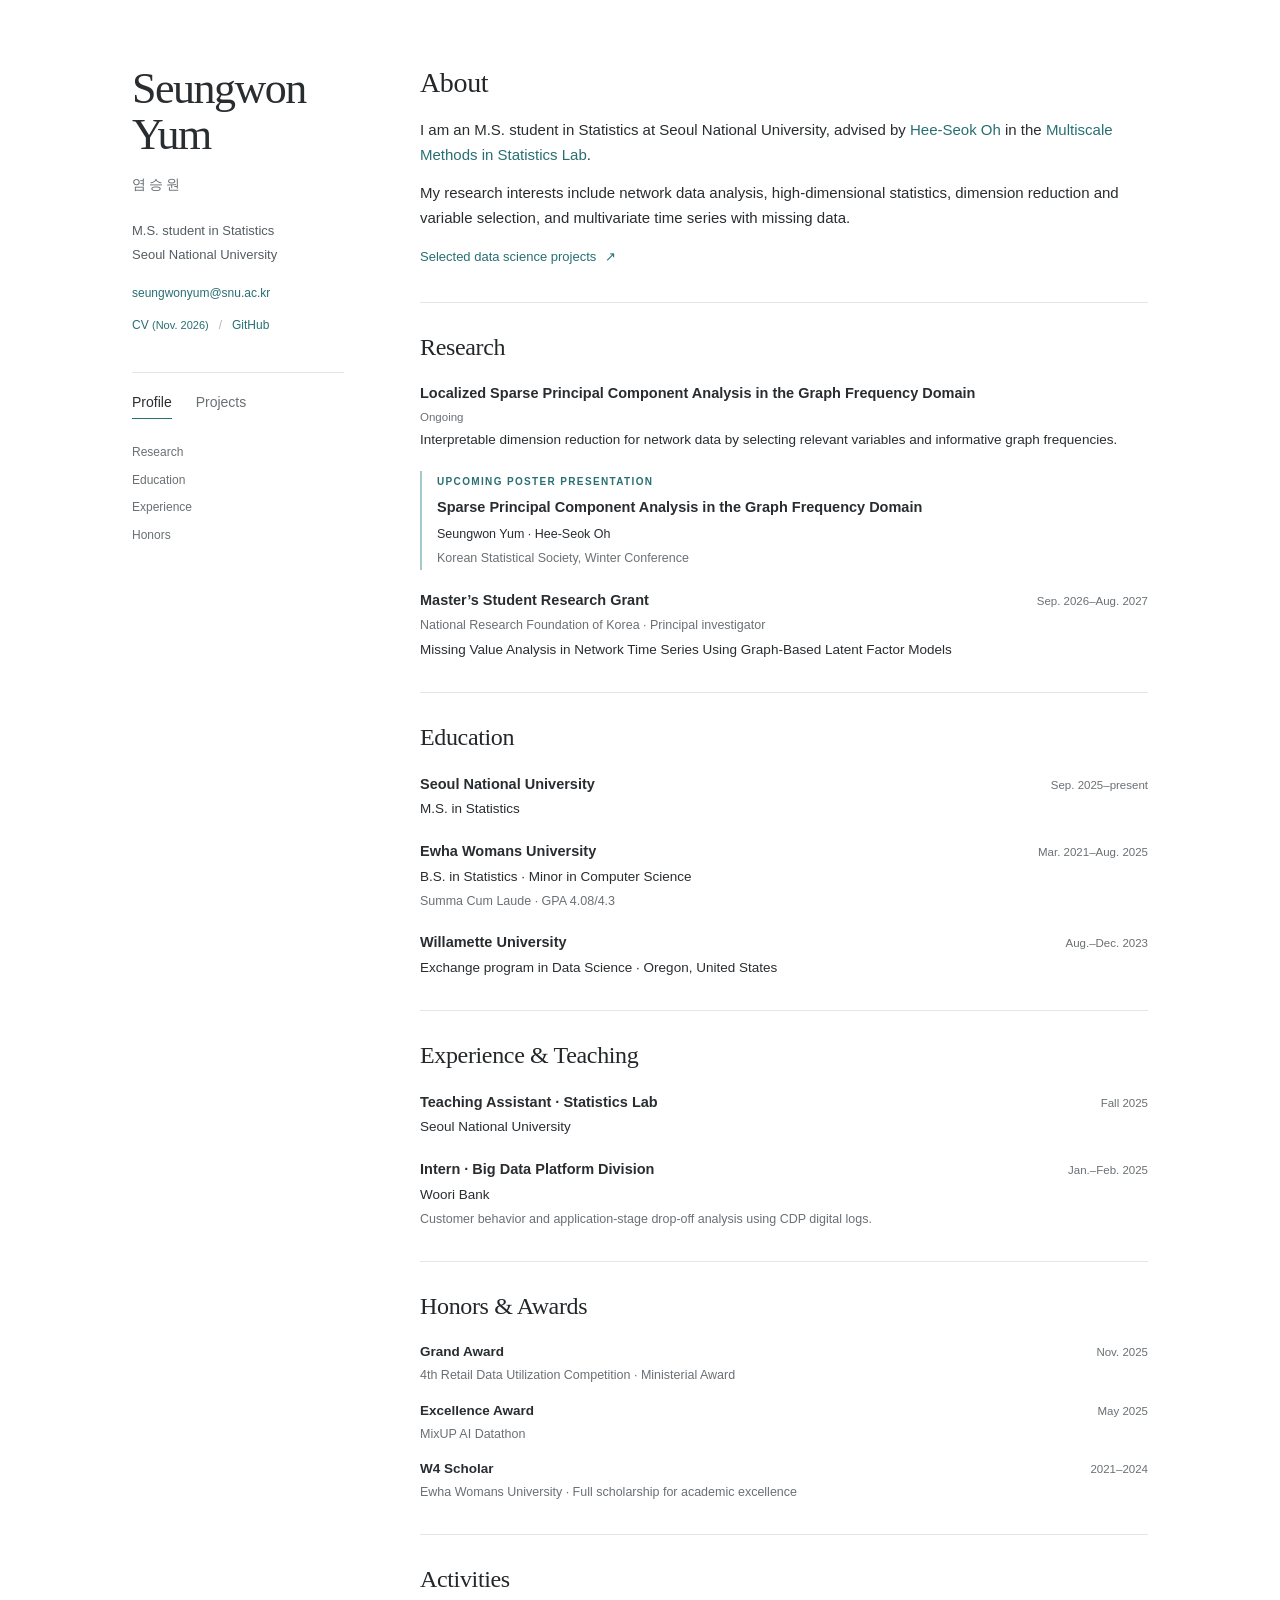
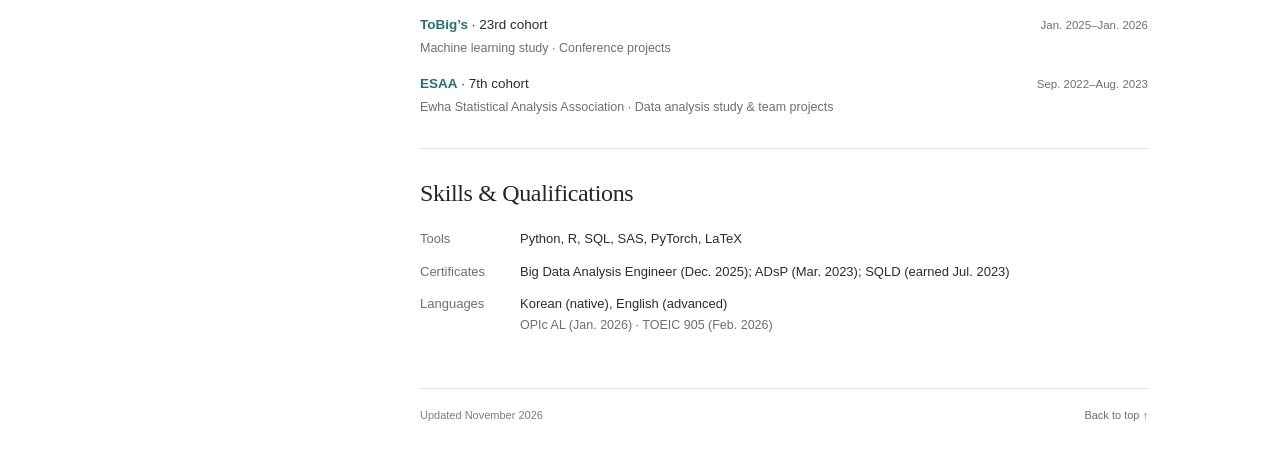
==== index.html @ 6ba1040a "Update CV to November 2026 and change site accents to muted teal" ====
<!doctype html>
<html lang="en"><head>
<meta charset="utf-8"><meta name="viewport" content="width=device-width, initial-scale=1">
<title>Seungwon Yum</title>
<meta name="description" content="Seungwon Yum, M.S. student in Statistics at Seoul National University. Research in graph-frequency methods, sparse dimension reduction, and network data analysis.">
<meta name="theme-color" content="#ffffff"><link rel="canonical" href="https://anwishn.github.io/">
<meta property="og:title" content="Seungwon Yum"><meta property="og:description" content="Statistics at Seoul National University. Research, academic profile, and data science projects."><meta property="og:type" content="website"><meta property="og:url" content="https://anwishn.github.io/">
<link rel="icon" href="assets/favicon.svg?v=202611" type="image/svg+xml"><link rel="stylesheet" href="styles.css?v=202611">
<script type="application/ld+json">{"@context":"https://schema.org","@type":"Person","name":"Seungwon Yum","alternateName":"염승원","url":"https://anwishn.github.io/","email":"seungwonyum@snu.ac.kr","sameAs":["https://github.com/anwishn"],"affiliation":{"@type":"CollegeOrUniversity","name":"Seoul National University"}}</script>
</head><body><a class="skip" href="#main">Skip to content</a>
<div class="layout"><header class="identity">
<a class="name" href="./" aria-label="Seungwon Yum home">Seungwon <span>Yum</span></a>
<p class="korean-name" lang="ko">염승원</p>
<p class="affiliation">M.S. student in Statistics<span>Seoul National University</span></p>
<div class="contact"><a class="email" href="mailto:seungwonyum@snu.ac.kr">seungwonyum@snu.ac.kr</a><div><a href="assets/seungwon-yum-cv.pdf?v=202611" target="_blank" rel="noopener">CV <span class="cv-date">(Nov. 2026)</span></a><span class="sep">/</span><a href="https://github.com/anwishn" target="_blank" rel="noopener">GitHub</a></div></div>
<nav class="page-nav" aria-label="Main navigation"><a href="./" aria-current="page">Profile</a><a href="projects.html">Projects</a></nav>
<nav class="section-nav" aria-label="On this page"><a href="#research">Research</a><a href="#education">Education</a><a href="#experience">Experience</a><a href="#honors">Honors</a></nav>
</header><div class="content"><main id="main">
<section class="intro" aria-labelledby="about-title"><h1 id="about-title">About</h1>
<p>I am an M.S. student in Statistics at Seoul National University, advised by <a href="https://sites.google.com/site/heeseokoh" target="_blank" rel="noopener">Hee-Seok Oh</a> in the <a href="https://sites.google.com/view/snumultiscale/" target="_blank" rel="noopener">Multiscale Methods in Statistics Lab</a>.</p>
<p>My research interests include network data analysis, high-dimensional statistics, dimension reduction and variable selection, and multivariate time series with missing data.</p>
<a class="text-link" href="projects.html">Selected data science projects <span aria-hidden="true">↗</span></a>
</section>
<section id="research"><h2>Research</h2>
<article class="entry"><div class="entry-heading"><h3>Localized Sparse Principal Component Analysis in the Graph Frequency Domain</h3><span class="date">Ongoing</span></div><p>Interpretable dimension reduction for network data by selecting relevant variables and informative graph frequencies.</p></article>
<article class="entry presentation"><p class="eyebrow">Upcoming poster presentation</p><h3>Sparse Principal Component Analysis in the Graph Frequency Domain</h3><p class="authors">Seungwon Yum · Hee-Seok Oh</p><p class="meta">Korean Statistical Society, Winter Conference</p></article>
<article class="entry"><div class="entry-heading"><h3>Master’s Student Research Grant</h3><span class="date">Sep. 2026–Aug. 2027</span></div><p class="meta">National Research Foundation of Korea · Principal investigator</p><p>Missing Value Analysis in Network Time Series Using Graph-Based Latent Factor Models</p></article>
</section>
<section id="education"><h2>Education</h2><div class="entries">
<article class="entry"><div class="entry-heading"><h3>Seoul National University</h3><span class="date">Sep. 2025–present</span></div><p>M.S. in Statistics</p></article>
<article class="entry"><div class="entry-heading"><h3>Ewha Womans University</h3><span class="date">Mar. 2021–Aug. 2025</span></div><p>B.S. in Statistics · Minor in Computer Science</p><p class="meta">Summa Cum Laude · GPA 4.08/4.3</p></article>
<article class="entry"><div class="entry-heading"><h3>Willamette University</h3><span class="date">Aug.–Dec. 2023</span></div><p>Exchange program in Data Science · Oregon, United States</p></article>
</div></section>
<section id="experience"><h2>Experience &amp; Teaching</h2><div class="entries">
<article class="entry"><div class="entry-heading"><h3>Teaching Assistant · Statistics Lab</h3><span class="date">Fall 2025</span></div><p>Seoul National University</p></article>
<article class="entry"><div class="entry-heading"><h3>Intern · Big Data Platform Division</h3><span class="date">Jan.–Feb. 2025</span></div><p>Woori Bank</p><p class="meta">Customer behavior and application-stage drop-off analysis using CDP digital logs.</p></article>
</div></section>
<section id="honors"><h2>Honors &amp; Awards</h2><ul class="compact-list">
<li><div><strong>Grand Award</strong><span class="meta">4th Retail Data Utilization Competition · Ministerial Award</span></div><span class="date">Nov. 2025</span></li>
<li><div><strong>Excellence Award</strong><span class="meta">MixUP AI Datathon</span></div><span class="date">May 2025</span></li>
<li><div><strong>W4 Scholar</strong><span class="meta">Ewha Womans University · Full scholarship for academic excellence</span></div><span class="date">2021–2024</span></li>
</ul></section>
<section id="community"><h2>Activities</h2><ul class="compact-list">
<li><div><strong><a href="https://www.datamarket.ai.kr/" target="_blank" rel="noopener">ToBig’s</a></strong> · 23rd cohort<span class="meta">Machine learning study · Conference projects</span></div><span class="date">Jan. 2025–Jan. 2026</span></li>
<li><div><strong><a href="https://nature.ewha.ac.kr/naturea/activity/esaa.do" target="_blank" rel="noopener">ESAA</a></strong> · 7th cohort<span class="meta">Ewha Statistical Analysis Association · Data analysis study &amp; team projects</span></div><span class="date">Sep. 2022–Aug. 2023</span></li>
</ul></section>
<section id="additional"><h2>Skills &amp; Qualifications</h2><dl class="qualifications">
<div><dt>Tools</dt><dd>Python, R, SQL, SAS, PyTorch, LaTeX</dd></div>
<div><dt>Certificates</dt><dd>Big Data Analysis Engineer (Dec. 2025); ADsP (Mar. 2023); SQLD (earned Jul. 2023)</dd></div>
<div><dt>Languages</dt><dd>Korean (native), English (advanced)<span class="meta">OPIc AL (Jan. 2026) · TOEIC 905 (Feb. 2026)</span></dd></div>
</dl></section></main>
<footer><span>Updated November 2026</span><a href="#main">Back to top ↑</a></footer></div></div></body></html>
---- styles.css ----
:root{--ink:#292d30;--muted:#6a7074;--accent:#286f73;--line:#e5e5e2;--serif:Georgia,"Times New Roman",serif;--sans:-apple-system,BlinkMacSystemFont,"Segoe UI",Arial,sans-serif}
*{box-sizing:border-box}html{scroll-behavior:smooth;scroll-padding-top:32px}body{margin:0;background:#fff;color:var(--ink);font-family:var(--sans);font-size:15px;line-height:1.7;-webkit-font-smoothing:antialiased}a{color:var(--accent);text-decoration:none;text-underline-offset:4px}a:hover{text-decoration:underline}a:focus-visible{outline:2px solid var(--accent);outline-offset:5px;border-radius:1px}::selection{background:#dfeeed;color:#222}.layout{max-width:1100px;margin:0 auto;padding:66px 42px 32px;display:grid;grid-template-columns:212px minmax(0,1fr);gap:76px}.identity{align-self:start;position:sticky;top:56px}.name{font-family:var(--serif);font-size:44px;line-height:1.04;letter-spacing:-1.5px;color:var(--ink);display:inline-block}.name span{display:block}.name:hover{text-decoration:none}.korean-name{font-size:14px;color:var(--muted);letter-spacing:3px;margin:15px 0 23px}.affiliation{font-size:13px;line-height:1.8;margin:0 0 16px;color:#555d61}.affiliation span{display:block}.contact{font-size:12px;line-height:1.9}.contact .email{display:block;margin-bottom:9px}.contact .sep{margin:0 10px;color:#abbab9}.cv-date{font-size:11px}.page-nav{display:flex;gap:24px;margin-top:35px;border-top:1px solid var(--line);padding-top:18px;font-size:14px}.page-nav a{color:var(--muted);padding:0 0 4px}.page-nav a[aria-current]{color:var(--ink);border-bottom:1px solid var(--accent)}.section-nav{display:flex;flex-direction:column;align-items:flex-start;gap:7px;margin-top:23px;font-size:12px}.section-nav a{color:var(--muted)}.content{min-width:0}h1,h2,h3,p{margin:0}h1,h2{font-family:var(--serif);font-weight:400;color:#232729;letter-spacing:-.35px}h1{font-size:28px;line-height:1.2;margin:0 0 17px}h2{font-size:24px;line-height:1.3;margin-bottom:19px}h3{font-family:var(--sans);font-size:14.5px;font-weight:600;line-height:1.55}p+p{margin-top:8px}.intro{padding-bottom:28px}.intro p{margin:0 0 12px}.intro .text-link{display:inline-block;font-size:13px;margin-top:1px}.text-link span{margin-left:5px}main>section+section{padding-top:29px;border-top:1px solid var(--line);margin-top:6px}section{padding-bottom:25px;scroll-margin-top:28px}.entry+.entry{margin-top:19px}.entry-heading{display:flex;justify-content:space-between;align-items:baseline;gap:18px}.entry-heading h3{flex:1}.date{flex-shrink:0;color:var(--muted);font-size:11.5px;font-variant-numeric:tabular-nums;line-height:1.6;white-space:nowrap}.entry p{font-size:13.5px;line-height:1.7;margin-top:3px}.entry .meta,.meta{font-size:12.5px;line-height:1.65;color:var(--muted)}.entry .eyebrow{font-size:10px;text-transform:uppercase;letter-spacing:1.35px;font-weight:600;color:var(--accent);margin:0 0 6px}.presentation{padding:2px 0 2px 15px;border-left:2px solid #a3c9c8}.presentation h3{max-width:530px}.entry .authors{font-size:12.5px;margin-top:5px}.compact-list{list-style:none;padding:0;margin:0}.compact-list li{display:flex;justify-content:space-between;align-items:baseline;gap:22px;font-size:13.5px;margin-bottom:14px}.compact-list li:last-child{margin-bottom:0}.compact-list strong{font-weight:600}.compact-list .meta{display:block;margin-top:1px}.qualifications{margin:0;font-size:13px}.qualifications>div{display:grid;grid-template-columns:88px 1fr;gap:12px;margin-bottom:10px}.qualifications dt{color:var(--muted)}.qualifications dd{margin:0}.qualifications .meta{display:block}footer{border-top:1px solid var(--line);margin-top:18px;padding-top:17px;display:flex;justify-content:space-between;font-size:11px;color:#7a7d7f}footer a{color:var(--muted)}.skip{position:fixed;top:-60px;left:12px;background:white;border:1px solid var(--accent);padding:6px 14px;z-index:3}.skip:focus{top:12px}
.project-list{padding-bottom:0}.project{padding-bottom:25px}.project+.project{padding-top:25px;border-top:1px solid var(--line)}.project-heading{display:flex;align-items:baseline;justify-content:space-between;gap:16px}.project h2{font-family:var(--sans);font-size:15px;font-weight:600;line-height:1.55;letter-spacing:0;margin:0}.project-context{font-size:12.5px;color:var(--muted);margin-top:4px;line-height:1.65}.project .role{font-size:12.5px;line-height:1.65;margin:9px 0;color:#50585c}.role>span{color:var(--muted);font-size:11px;margin-right:6px}.project-description{font-size:13.5px;line-height:1.75}.resource-links{display:flex;flex-wrap:wrap;gap:17px;margin-top:11px;font-size:12px}.resource-links a{text-decoration:underline;text-decoration-color:#b4d3d2}.resource-links a:hover{text-decoration-color:var(--accent)}
@media(min-width:900px){#research>.entry:first-of-type .entry-heading{display:block}#research>.entry:first-of-type .date{display:block;margin:3px 0}#research>.entry:last-of-type .entry-heading{flex-wrap:wrap;gap:3px 16px}}
@media(max-width:900px){.layout{grid-template-columns:185px minmax(0,1fr);gap:40px;padding:50px 30px}.name{font-size:39px}.entry-heading{display:block}.entry-heading .date{display:block;margin-top:2px}.compact-list li{gap:14px}.compact-list .date{font-size:10.5px}}
@media(max-width:680px){html{scroll-padding-top:20px}.layout{display:block;padding:32px 24px 24px}.identity{position:static;margin-bottom:32px}.name{font-size:37px;letter-spacing:-1.2px}.name span{display:inline}.korean-name{display:inline-block;vertical-align:baseline;margin:0 0 0 11px;letter-spacing:2px;font-size:12px}.affiliation{margin:13px 0 11px;font-size:12px;line-height:1.65}.affiliation span{display:inline}.affiliation span:before{content:" · "}.contact{font-size:12px;display:flex;flex-wrap:wrap;gap:2px 18px}.contact .email{margin:0}.page-nav{margin-top:21px;padding-top:13px;gap:26px;font-size:13px}.section-nav{display:none}body{font-size:14px;line-height:1.75}h1{font-size:26px;margin-bottom:14px}h2{font-size:22px;margin-bottom:17px}.intro{padding-bottom:23px}main>section+section{padding-top:25px}.entry-heading{display:block}.entry-heading .date{margin:1px 0 4px;font-size:11px}.entry h3{font-size:14px}.entry p{font-size:13px}.entry+.entry{margin-top:18px}.compact-list li{display:block;font-size:13px;margin-bottom:17px}.compact-list li .date{display:block;margin-top:2px;font-size:11px}.qualifications>div{grid-template-columns:76px 1fr;gap:10px}.project-heading{display:block}.project h2{font-size:14px}.project-heading .date{display:block;margin-top:3px}.project-context{font-size:12px}.project .role{font-size:12px}footer{font-size:10px;gap:12px}.presentation{padding-left:13px}}
@media(prefers-reduced-motion:reduce){html{scroll-behavior:auto}}
@media print{.layout{display:block;padding:0;max-width:none}.identity{position:static;margin:0 0 24px}.name span{display:inline}.section-nav,.page-nav,.skip,footer{display:none}.korean-name{margin:10px 0}.affiliation{margin:0}.contact{margin-top:5px}.entry,.project{break-inside:avoid}a{color:inherit}}
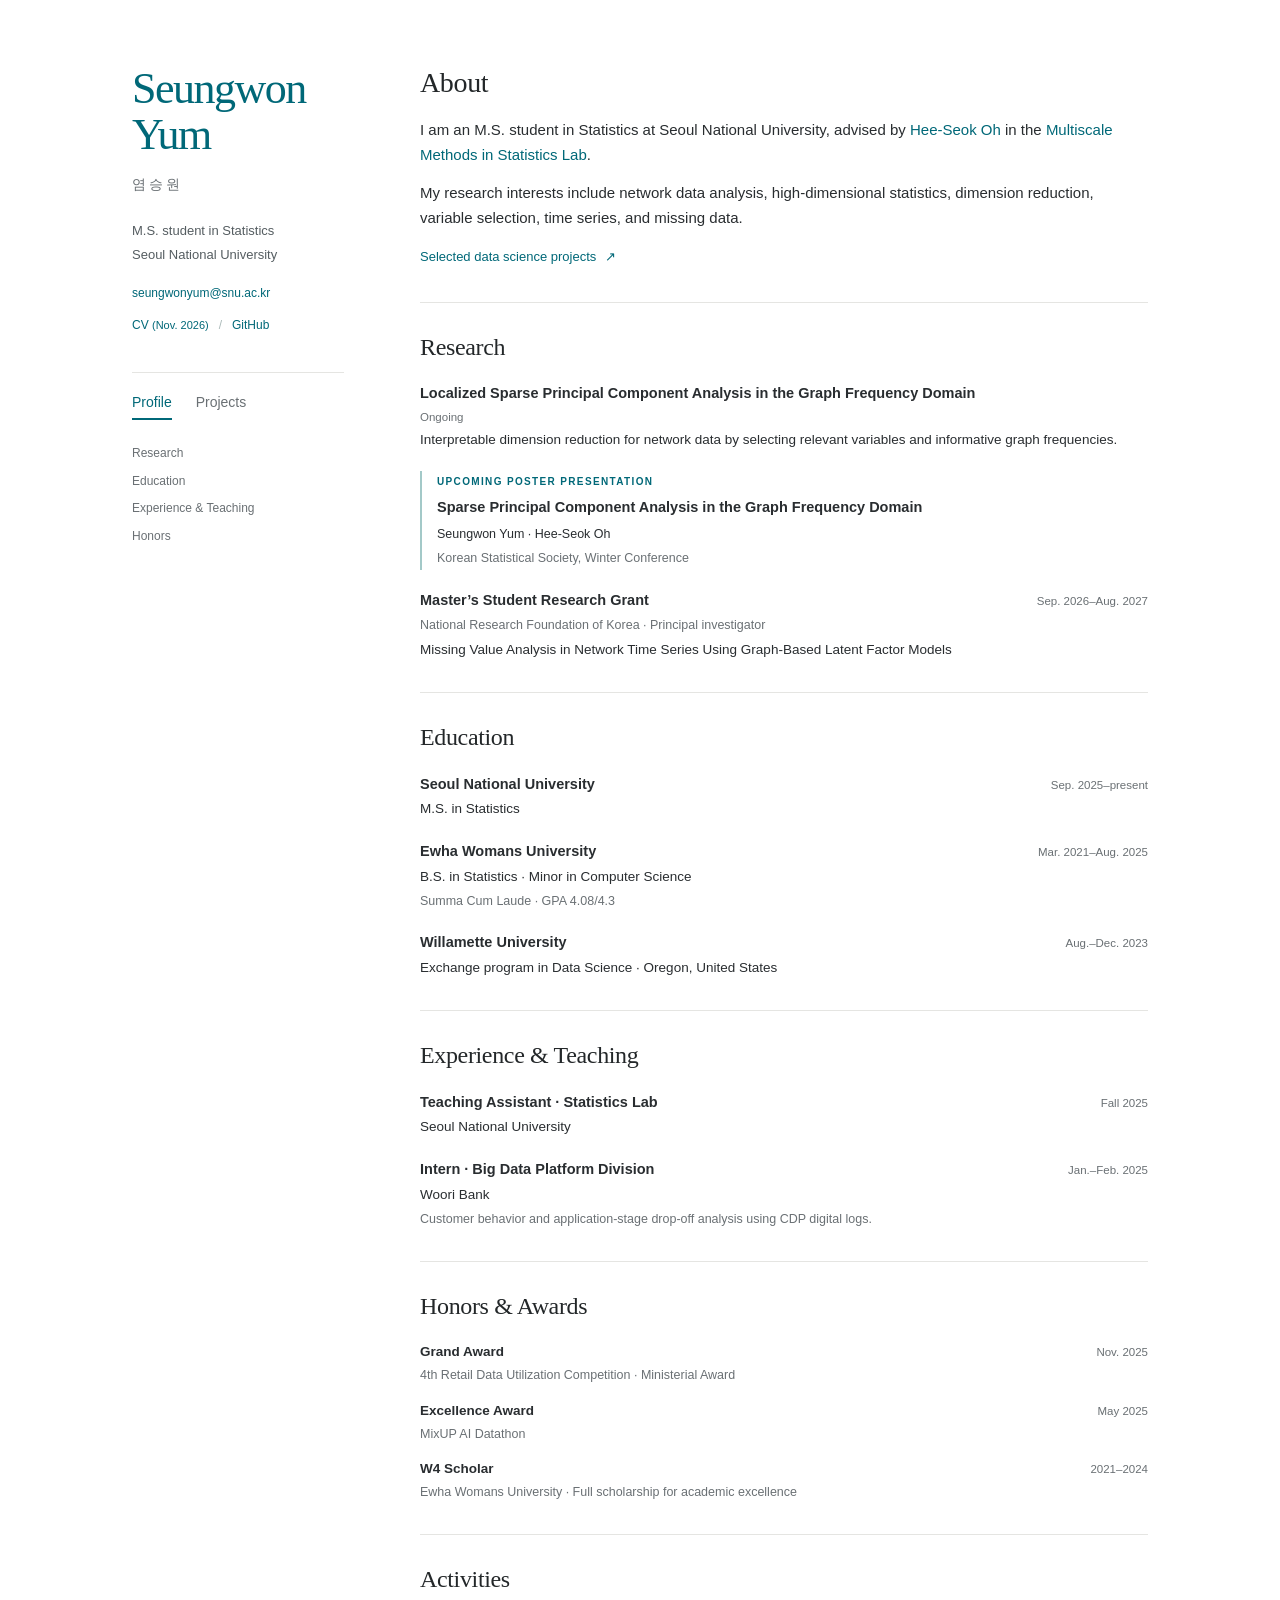
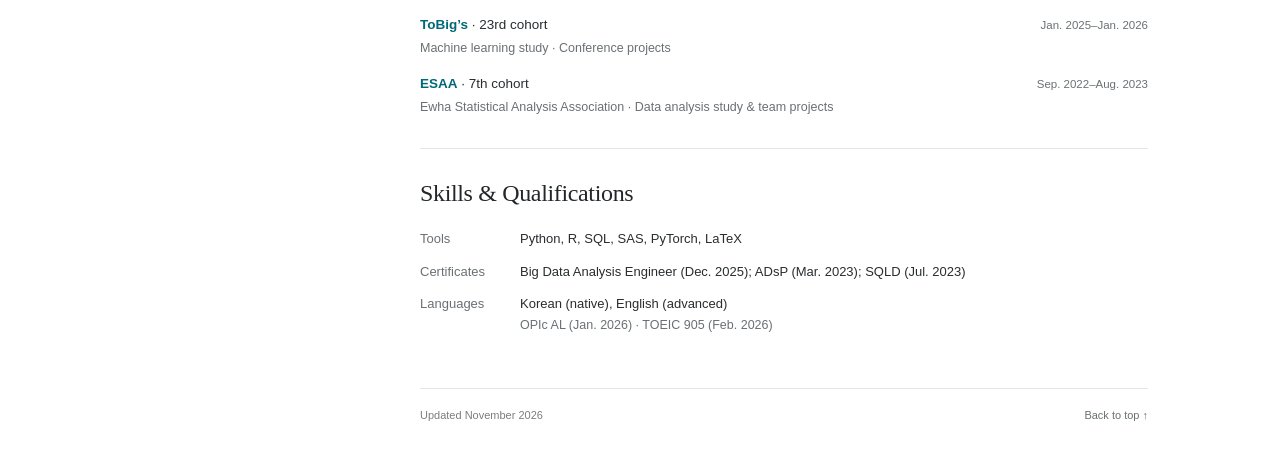
==== commit 5dad933a: "Clarify research interests and profile labels, and strengthen the teal accent" ====
--- a/index.html
+++ b/index.html
@@ -5,7 +5,7 @@
 <meta name="description" content="Seungwon Yum, M.S. student in Statistics at Seoul National University. Research in graph-frequency methods, sparse dimension reduction, and network data analysis.">
 <meta name="theme-color" content="#ffffff"><link rel="canonical" href="https://anwishn.github.io/">
 <meta property="og:title" content="Seungwon Yum"><meta property="og:description" content="Statistics at Seoul National University. Research, academic profile, and data science projects."><meta property="og:type" content="website"><meta property="og:url" content="https://anwishn.github.io/">
-<link rel="icon" href="assets/favicon.svg?v=202611" type="image/svg+xml"><link rel="stylesheet" href="styles.css?v=202611">
+<link rel="icon" href="assets/favicon.svg?v=20261114b" type="image/svg+xml"><link rel="stylesheet" href="styles.css?v=20261114b">
 <script type="application/ld+json">{"@context":"https://schema.org","@type":"Person","name":"Seungwon Yum","alternateName":"염승원","url":"https://anwishn.github.io/","email":"seungwonyum@snu.ac.kr","sameAs":["https://github.com/anwishn"],"affiliation":{"@type":"CollegeOrUniversity","name":"Seoul National University"}}</script>
 </head><body><a class="skip" href="#main">Skip to content</a>
 <div class="layout"><header class="identity">
@@ -14,11 +14,11 @@
 <p class="affiliation">M.S. student in Statistics<span>Seoul National University</span></p>
 <div class="contact"><a class="email" href="mailto:seungwonyum@snu.ac.kr">seungwonyum@snu.ac.kr</a><div><a href="assets/seungwon-yum-cv.pdf?v=202611" target="_blank" rel="noopener">CV <span class="cv-date">(Nov. 2026)</span></a><span class="sep">/</span><a href="https://github.com/anwishn" target="_blank" rel="noopener">GitHub</a></div></div>
 <nav class="page-nav" aria-label="Main navigation"><a href="./" aria-current="page">Profile</a><a href="projects.html">Projects</a></nav>
-<nav class="section-nav" aria-label="On this page"><a href="#research">Research</a><a href="#education">Education</a><a href="#experience">Experience</a><a href="#honors">Honors</a></nav>
+<nav class="section-nav" aria-label="On this page"><a href="#research">Research</a><a href="#education">Education</a><a href="#experience">Experience &amp; Teaching</a><a href="#honors">Honors</a></nav>
 </header><div class="content"><main id="main">
 <section class="intro" aria-labelledby="about-title"><h1 id="about-title">About</h1>
 <p>I am an M.S. student in Statistics at Seoul National University, advised by <a href="https://sites.google.com/site/heeseokoh" target="_blank" rel="noopener">Hee-Seok Oh</a> in the <a href="https://sites.google.com/view/snumultiscale/" target="_blank" rel="noopener">Multiscale Methods in Statistics Lab</a>.</p>
-<p>My research interests include network data analysis, high-dimensional statistics, dimension reduction and variable selection, and multivariate time series with missing data.</p>
+<p>My research interests include network data analysis, high-dimensional statistics, dimension reduction, variable selection, time series, and missing data.</p>
 <a class="text-link" href="projects.html">Selected data science projects <span aria-hidden="true">↗</span></a>
 </section>
 <section id="research"><h2>Research</h2>
@@ -46,7 +46,7 @@
 </ul></section>
 <section id="additional"><h2>Skills &amp; Qualifications</h2><dl class="qualifications">
 <div><dt>Tools</dt><dd>Python, R, SQL, SAS, PyTorch, LaTeX</dd></div>
-<div><dt>Certificates</dt><dd>Big Data Analysis Engineer (Dec. 2025); ADsP (Mar. 2023); SQLD (earned Jul. 2023)</dd></div>
+<div><dt>Certificates</dt><dd>Big Data Analysis Engineer (Dec. 2025); ADsP (Mar. 2023); SQLD (Jul. 2023)</dd></div>
 <div><dt>Languages</dt><dd>Korean (native), English (advanced)<span class="meta">OPIc AL (Jan. 2026) · TOEIC 905 (Feb. 2026)</span></dd></div>
 </dl></section></main>
 <footer><span>Updated November 2026</span><a href="#main">Back to top ↑</a></footer></div></div></body></html>
--- a/styles.css
+++ b/styles.css
@@ -1,6 +1,6 @@
 
-:root{--ink:#292d30;--muted:#6a7074;--accent:#286f73;--line:#e5e5e2;--serif:Georgia,"Times New Roman",serif;--sans:-apple-system,BlinkMacSystemFont,"Segoe UI",Arial,sans-serif}
-*{box-sizing:border-box}html{scroll-behavior:smooth;scroll-padding-top:32px}body{margin:0;background:#fff;color:var(--ink);font-family:var(--sans);font-size:15px;line-height:1.7;-webkit-font-smoothing:antialiased}a{color:var(--accent);text-decoration:none;text-underline-offset:4px}a:hover{text-decoration:underline}a:focus-visible{outline:2px solid var(--accent);outline-offset:5px;border-radius:1px}::selection{background:#dfeeed;color:#222}.layout{max-width:1100px;margin:0 auto;padding:66px 42px 32px;display:grid;grid-template-columns:212px minmax(0,1fr);gap:76px}.identity{align-self:start;position:sticky;top:56px}.name{font-family:var(--serif);font-size:44px;line-height:1.04;letter-spacing:-1.5px;color:var(--ink);display:inline-block}.name span{display:block}.name:hover{text-decoration:none}.korean-name{font-size:14px;color:var(--muted);letter-spacing:3px;margin:15px 0 23px}.affiliation{font-size:13px;line-height:1.8;margin:0 0 16px;color:#555d61}.affiliation span{display:block}.contact{font-size:12px;line-height:1.9}.contact .email{display:block;margin-bottom:9px}.contact .sep{margin:0 10px;color:#abbab9}.cv-date{font-size:11px}.page-nav{display:flex;gap:24px;margin-top:35px;border-top:1px solid var(--line);padding-top:18px;font-size:14px}.page-nav a{color:var(--muted);padding:0 0 4px}.page-nav a[aria-current]{color:var(--ink);border-bottom:1px solid var(--accent)}.section-nav{display:flex;flex-direction:column;align-items:flex-start;gap:7px;margin-top:23px;font-size:12px}.section-nav a{color:var(--muted)}.content{min-width:0}h1,h2,h3,p{margin:0}h1,h2{font-family:var(--serif);font-weight:400;color:#232729;letter-spacing:-.35px}h1{font-size:28px;line-height:1.2;margin:0 0 17px}h2{font-size:24px;line-height:1.3;margin-bottom:19px}h3{font-family:var(--sans);font-size:14.5px;font-weight:600;line-height:1.55}p+p{margin-top:8px}.intro{padding-bottom:28px}.intro p{margin:0 0 12px}.intro .text-link{display:inline-block;font-size:13px;margin-top:1px}.text-link span{margin-left:5px}main>section+section{padding-top:29px;border-top:1px solid var(--line);margin-top:6px}section{padding-bottom:25px;scroll-margin-top:28px}.entry+.entry{margin-top:19px}.entry-heading{display:flex;justify-content:space-between;align-items:baseline;gap:18px}.entry-heading h3{flex:1}.date{flex-shrink:0;color:var(--muted);font-size:11.5px;font-variant-numeric:tabular-nums;line-height:1.6;white-space:nowrap}.entry p{font-size:13.5px;line-height:1.7;margin-top:3px}.entry .meta,.meta{font-size:12.5px;line-height:1.65;color:var(--muted)}.entry .eyebrow{font-size:10px;text-transform:uppercase;letter-spacing:1.35px;font-weight:600;color:var(--accent);margin:0 0 6px}.presentation{padding:2px 0 2px 15px;border-left:2px solid #a3c9c8}.presentation h3{max-width:530px}.entry .authors{font-size:12.5px;margin-top:5px}.compact-list{list-style:none;padding:0;margin:0}.compact-list li{display:flex;justify-content:space-between;align-items:baseline;gap:22px;font-size:13.5px;margin-bottom:14px}.compact-list li:last-child{margin-bottom:0}.compact-list strong{font-weight:600}.compact-list .meta{display:block;margin-top:1px}.qualifications{margin:0;font-size:13px}.qualifications>div{display:grid;grid-template-columns:88px 1fr;gap:12px;margin-bottom:10px}.qualifications dt{color:var(--muted)}.qualifications dd{margin:0}.qualifications .meta{display:block}footer{border-top:1px solid var(--line);margin-top:18px;padding-top:17px;display:flex;justify-content:space-between;font-size:11px;color:#7a7d7f}footer a{color:var(--muted)}.skip{position:fixed;top:-60px;left:12px;background:white;border:1px solid var(--accent);padding:6px 14px;z-index:3}.skip:focus{top:12px}
+:root{--ink:#292d30;--muted:#6a7074;--accent:#006878;--line:#e5e5e2;--serif:Georgia,"Times New Roman",serif;--sans:-apple-system,BlinkMacSystemFont,"Segoe UI",Arial,sans-serif}
+*{box-sizing:border-box}html{scroll-behavior:smooth;scroll-padding-top:32px}body{margin:0;background:#fff;color:var(--ink);font-family:var(--sans);font-size:15px;line-height:1.7;-webkit-font-smoothing:antialiased}a{color:var(--accent);text-decoration:none;text-underline-offset:4px}a:hover{text-decoration:underline}a:focus-visible{outline:2px solid var(--accent);outline-offset:5px;border-radius:1px}::selection{background:#dfeeed;color:#222}.layout{max-width:1100px;margin:0 auto;padding:66px 42px 32px;display:grid;grid-template-columns:212px minmax(0,1fr);gap:76px}.identity{align-self:start;position:sticky;top:56px}.name{font-family:var(--serif);font-size:44px;line-height:1.04;letter-spacing:-1.5px;color:var(--accent);display:inline-block}.name span{display:block}.name:hover{text-decoration:none}.korean-name{font-size:14px;color:var(--muted);letter-spacing:3px;margin:15px 0 23px}.affiliation{font-size:13px;line-height:1.8;margin:0 0 16px;color:#555d61}.affiliation span{display:block}.contact{font-size:12px;line-height:1.9}.contact .email{display:block;margin-bottom:9px}.contact .sep{margin:0 10px;color:#abbab9}.cv-date{font-size:11px}.page-nav{display:flex;gap:24px;margin-top:35px;border-top:1px solid var(--line);padding-top:18px;font-size:14px}.page-nav a{color:var(--muted);padding:0 0 4px}.page-nav a[aria-current]{color:var(--accent);border-bottom:2px solid var(--accent)}.section-nav{display:flex;flex-direction:column;align-items:flex-start;gap:7px;margin-top:23px;font-size:12px}.section-nav a{color:var(--muted)}.content{min-width:0}h1,h2,h3,p{margin:0}h1,h2{font-family:var(--serif);font-weight:400;color:#232729;letter-spacing:-.35px}h1{font-size:28px;line-height:1.2;margin:0 0 17px}h2{font-size:24px;line-height:1.3;margin-bottom:19px}h3{font-family:var(--sans);font-size:14.5px;font-weight:600;line-height:1.55}p+p{margin-top:8px}.intro{padding-bottom:28px}.intro p{margin:0 0 12px}.intro .text-link{display:inline-block;font-size:13px;margin-top:1px}.text-link span{margin-left:5px}main>section+section{padding-top:29px;border-top:1px solid var(--line);margin-top:6px}section{padding-bottom:25px;scroll-margin-top:28px}.entry+.entry{margin-top:19px}.entry-heading{display:flex;justify-content:space-between;align-items:baseline;gap:18px}.entry-heading h3{flex:1}.date{flex-shrink:0;color:var(--muted);font-size:11.5px;font-variant-numeric:tabular-nums;line-height:1.6;white-space:nowrap}.entry p{font-size:13.5px;line-height:1.7;margin-top:3px}.entry .meta,.meta{font-size:12.5px;line-height:1.65;color:var(--muted)}.entry .eyebrow{font-size:10px;text-transform:uppercase;letter-spacing:1.35px;font-weight:600;color:var(--accent);margin:0 0 6px}.presentation{padding:2px 0 2px 15px;border-left:2px solid #a3c9c8}.presentation h3{max-width:530px}.entry .authors{font-size:12.5px;margin-top:5px}.compact-list{list-style:none;padding:0;margin:0}.compact-list li{display:flex;justify-content:space-between;align-items:baseline;gap:22px;font-size:13.5px;margin-bottom:14px}.compact-list li:last-child{margin-bottom:0}.compact-list strong{font-weight:600}.compact-list .meta{display:block;margin-top:1px}.qualifications{margin:0;font-size:13px}.qualifications>div{display:grid;grid-template-columns:88px 1fr;gap:12px;margin-bottom:10px}.qualifications dt{color:var(--muted)}.qualifications dd{margin:0}.qualifications .meta{display:block}footer{border-top:1px solid var(--line);margin-top:18px;padding-top:17px;display:flex;justify-content:space-between;font-size:11px;color:#7a7d7f}footer a{color:var(--muted)}.skip{position:fixed;top:-60px;left:12px;background:white;border:1px solid var(--accent);padding:6px 14px;z-index:3}.skip:focus{top:12px}
 .project-list{padding-bottom:0}.project{padding-bottom:25px}.project+.project{padding-top:25px;border-top:1px solid var(--line)}.project-heading{display:flex;align-items:baseline;justify-content:space-between;gap:16px}.project h2{font-family:var(--sans);font-size:15px;font-weight:600;line-height:1.55;letter-spacing:0;margin:0}.project-context{font-size:12.5px;color:var(--muted);margin-top:4px;line-height:1.65}.project .role{font-size:12.5px;line-height:1.65;margin:9px 0;color:#50585c}.role>span{color:var(--muted);font-size:11px;margin-right:6px}.project-description{font-size:13.5px;line-height:1.75}.resource-links{display:flex;flex-wrap:wrap;gap:17px;margin-top:11px;font-size:12px}.resource-links a{text-decoration:underline;text-decoration-color:#b4d3d2}.resource-links a:hover{text-decoration-color:var(--accent)}
 @media(min-width:900px){#research>.entry:first-of-type .entry-heading{display:block}#research>.entry:first-of-type .date{display:block;margin:3px 0}#research>.entry:last-of-type .entry-heading{flex-wrap:wrap;gap:3px 16px}}
 @media(max-width:900px){.layout{grid-template-columns:185px minmax(0,1fr);gap:40px;padding:50px 30px}.name{font-size:39px}.entry-heading{display:block}.entry-heading .date{display:block;margin-top:2px}.compact-list li{gap:14px}.compact-list .date{font-size:10.5px}}
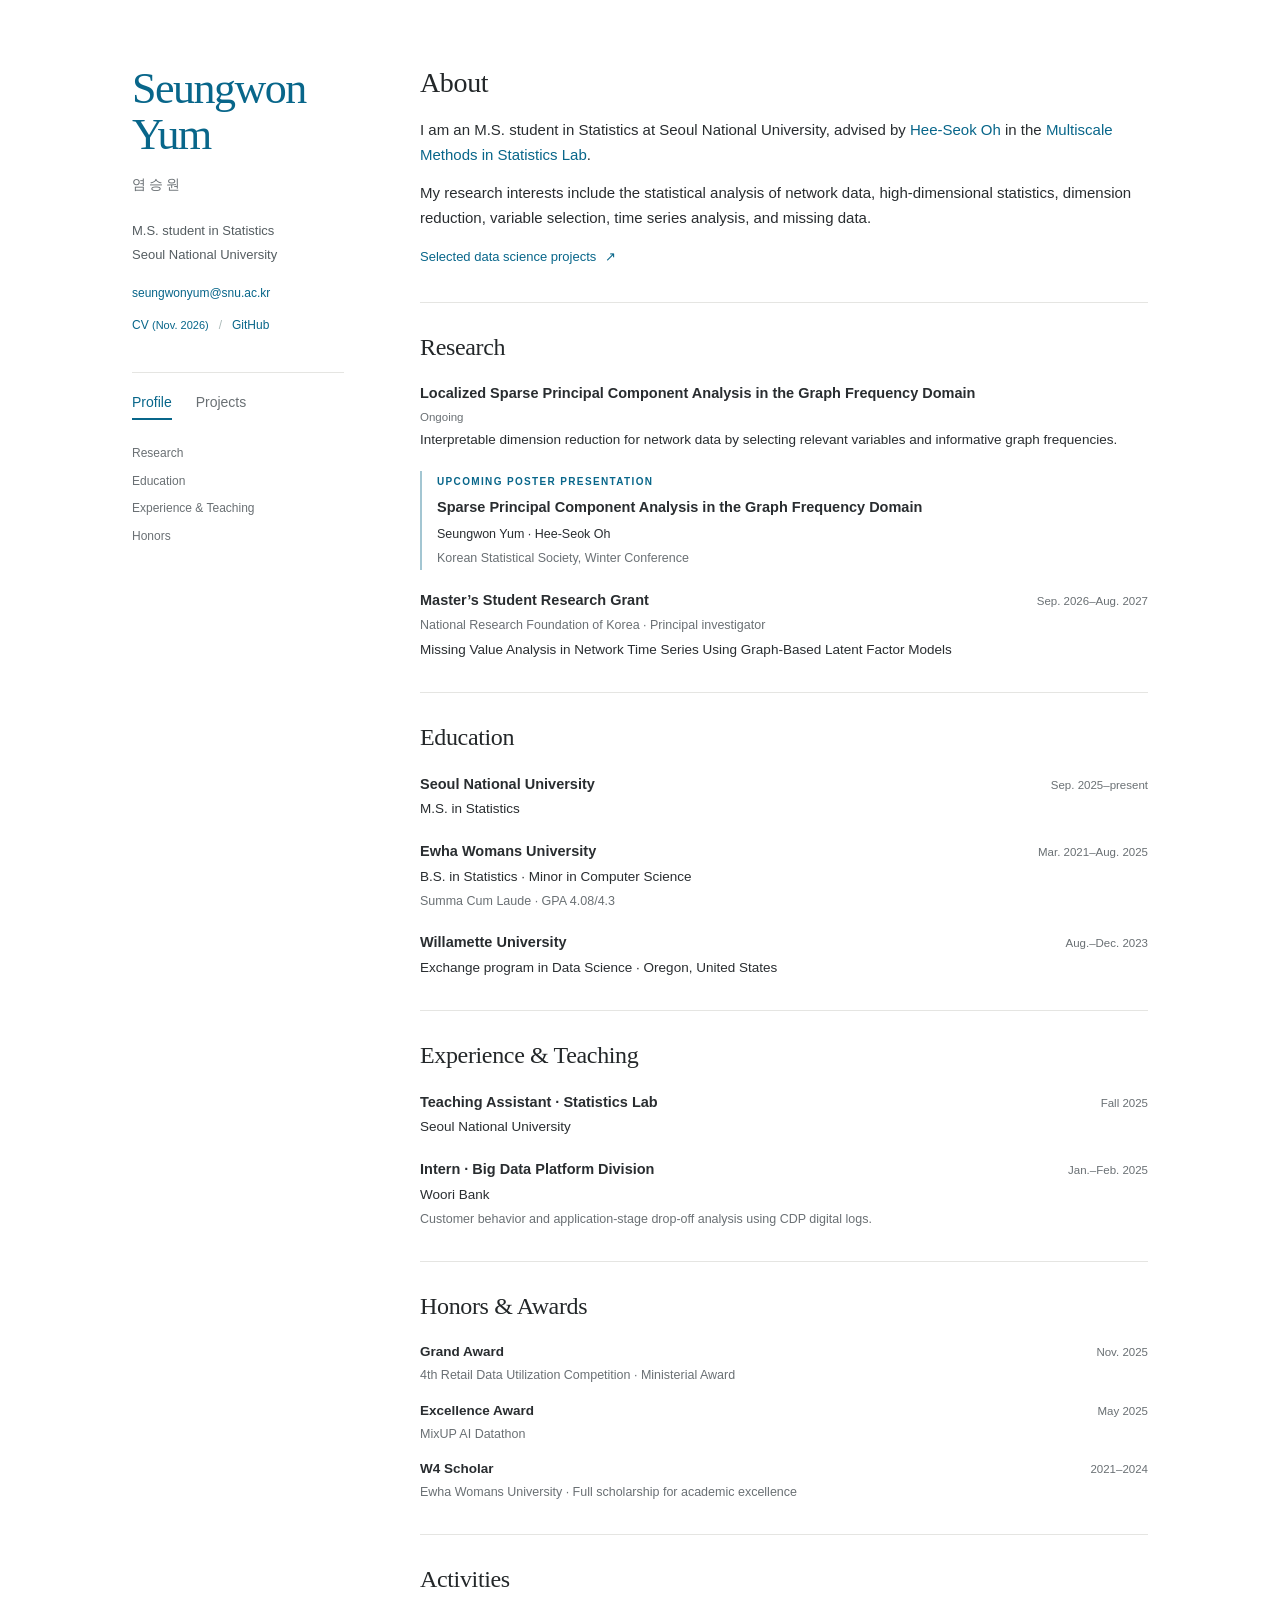
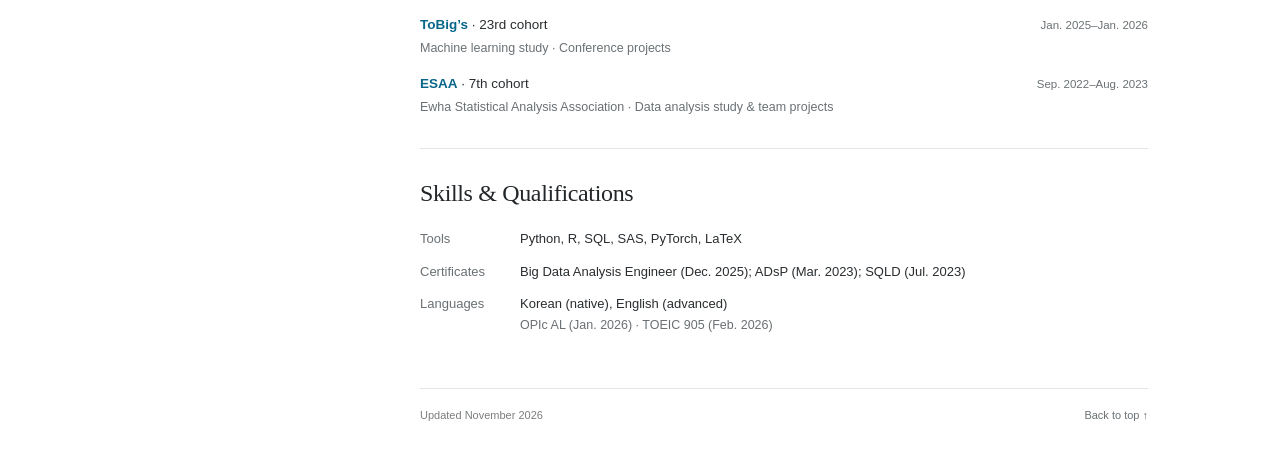
==== commit ec4e8d08: "Align research interests with the CV and clarify project affiliations in a bluer teal" ====
--- a/index.html
+++ b/index.html
@@ -5,7 +5,7 @@
 <meta name="description" content="Seungwon Yum, M.S. student in Statistics at Seoul National University. Research in graph-frequency methods, sparse dimension reduction, and network data analysis.">
 <meta name="theme-color" content="#ffffff"><link rel="canonical" href="https://anwishn.github.io/">
 <meta property="og:title" content="Seungwon Yum"><meta property="og:description" content="Statistics at Seoul National University. Research, academic profile, and data science projects."><meta property="og:type" content="website"><meta property="og:url" content="https://anwishn.github.io/">
-<link rel="icon" href="assets/favicon.svg?v=20261114b" type="image/svg+xml"><link rel="stylesheet" href="styles.css?v=20261114b">
+<link rel="icon" href="assets/favicon.svg?v=20261114c" type="image/svg+xml"><link rel="stylesheet" href="styles.css?v=20261114c">
 <script type="application/ld+json">{"@context":"https://schema.org","@type":"Person","name":"Seungwon Yum","alternateName":"염승원","url":"https://anwishn.github.io/","email":"seungwonyum@snu.ac.kr","sameAs":["https://github.com/anwishn"],"affiliation":{"@type":"CollegeOrUniversity","name":"Seoul National University"}}</script>
 </head><body><a class="skip" href="#main">Skip to content</a>
 <div class="layout"><header class="identity">
@@ -18,7 +18,7 @@
 </header><div class="content"><main id="main">
 <section class="intro" aria-labelledby="about-title"><h1 id="about-title">About</h1>
 <p>I am an M.S. student in Statistics at Seoul National University, advised by <a href="https://sites.google.com/site/heeseokoh" target="_blank" rel="noopener">Hee-Seok Oh</a> in the <a href="https://sites.google.com/view/snumultiscale/" target="_blank" rel="noopener">Multiscale Methods in Statistics Lab</a>.</p>
-<p>My research interests include network data analysis, high-dimensional statistics, dimension reduction, variable selection, time series, and missing data.</p>
+<p>My research interests include the statistical analysis of network data, high-dimensional statistics, dimension reduction, variable selection, time series analysis, and missing data.</p>
 <a class="text-link" href="projects.html">Selected data science projects <span aria-hidden="true">↗</span></a>
 </section>
 <section id="research"><h2>Research</h2>
--- a/styles.css
+++ b/styles.css
@@ -1,7 +1,7 @@
 
-:root{--ink:#292d30;--muted:#6a7074;--accent:#006878;--line:#e5e5e2;--serif:Georgia,"Times New Roman",serif;--sans:-apple-system,BlinkMacSystemFont,"Segoe UI",Arial,sans-serif}
-*{box-sizing:border-box}html{scroll-behavior:smooth;scroll-padding-top:32px}body{margin:0;background:#fff;color:var(--ink);font-family:var(--sans);font-size:15px;line-height:1.7;-webkit-font-smoothing:antialiased}a{color:var(--accent);text-decoration:none;text-underline-offset:4px}a:hover{text-decoration:underline}a:focus-visible{outline:2px solid var(--accent);outline-offset:5px;border-radius:1px}::selection{background:#dfeeed;color:#222}.layout{max-width:1100px;margin:0 auto;padding:66px 42px 32px;display:grid;grid-template-columns:212px minmax(0,1fr);gap:76px}.identity{align-self:start;position:sticky;top:56px}.name{font-family:var(--serif);font-size:44px;line-height:1.04;letter-spacing:-1.5px;color:var(--accent);display:inline-block}.name span{display:block}.name:hover{text-decoration:none}.korean-name{font-size:14px;color:var(--muted);letter-spacing:3px;margin:15px 0 23px}.affiliation{font-size:13px;line-height:1.8;margin:0 0 16px;color:#555d61}.affiliation span{display:block}.contact{font-size:12px;line-height:1.9}.contact .email{display:block;margin-bottom:9px}.contact .sep{margin:0 10px;color:#abbab9}.cv-date{font-size:11px}.page-nav{display:flex;gap:24px;margin-top:35px;border-top:1px solid var(--line);padding-top:18px;font-size:14px}.page-nav a{color:var(--muted);padding:0 0 4px}.page-nav a[aria-current]{color:var(--accent);border-bottom:2px solid var(--accent)}.section-nav{display:flex;flex-direction:column;align-items:flex-start;gap:7px;margin-top:23px;font-size:12px}.section-nav a{color:var(--muted)}.content{min-width:0}h1,h2,h3,p{margin:0}h1,h2{font-family:var(--serif);font-weight:400;color:#232729;letter-spacing:-.35px}h1{font-size:28px;line-height:1.2;margin:0 0 17px}h2{font-size:24px;line-height:1.3;margin-bottom:19px}h3{font-family:var(--sans);font-size:14.5px;font-weight:600;line-height:1.55}p+p{margin-top:8px}.intro{padding-bottom:28px}.intro p{margin:0 0 12px}.intro .text-link{display:inline-block;font-size:13px;margin-top:1px}.text-link span{margin-left:5px}main>section+section{padding-top:29px;border-top:1px solid var(--line);margin-top:6px}section{padding-bottom:25px;scroll-margin-top:28px}.entry+.entry{margin-top:19px}.entry-heading{display:flex;justify-content:space-between;align-items:baseline;gap:18px}.entry-heading h3{flex:1}.date{flex-shrink:0;color:var(--muted);font-size:11.5px;font-variant-numeric:tabular-nums;line-height:1.6;white-space:nowrap}.entry p{font-size:13.5px;line-height:1.7;margin-top:3px}.entry .meta,.meta{font-size:12.5px;line-height:1.65;color:var(--muted)}.entry .eyebrow{font-size:10px;text-transform:uppercase;letter-spacing:1.35px;font-weight:600;color:var(--accent);margin:0 0 6px}.presentation{padding:2px 0 2px 15px;border-left:2px solid #a3c9c8}.presentation h3{max-width:530px}.entry .authors{font-size:12.5px;margin-top:5px}.compact-list{list-style:none;padding:0;margin:0}.compact-list li{display:flex;justify-content:space-between;align-items:baseline;gap:22px;font-size:13.5px;margin-bottom:14px}.compact-list li:last-child{margin-bottom:0}.compact-list strong{font-weight:600}.compact-list .meta{display:block;margin-top:1px}.qualifications{margin:0;font-size:13px}.qualifications>div{display:grid;grid-template-columns:88px 1fr;gap:12px;margin-bottom:10px}.qualifications dt{color:var(--muted)}.qualifications dd{margin:0}.qualifications .meta{display:block}footer{border-top:1px solid var(--line);margin-top:18px;padding-top:17px;display:flex;justify-content:space-between;font-size:11px;color:#7a7d7f}footer a{color:var(--muted)}.skip{position:fixed;top:-60px;left:12px;background:white;border:1px solid var(--accent);padding:6px 14px;z-index:3}.skip:focus{top:12px}
-.project-list{padding-bottom:0}.project{padding-bottom:25px}.project+.project{padding-top:25px;border-top:1px solid var(--line)}.project-heading{display:flex;align-items:baseline;justify-content:space-between;gap:16px}.project h2{font-family:var(--sans);font-size:15px;font-weight:600;line-height:1.55;letter-spacing:0;margin:0}.project-context{font-size:12.5px;color:var(--muted);margin-top:4px;line-height:1.65}.project .role{font-size:12.5px;line-height:1.65;margin:9px 0;color:#50585c}.role>span{color:var(--muted);font-size:11px;margin-right:6px}.project-description{font-size:13.5px;line-height:1.75}.resource-links{display:flex;flex-wrap:wrap;gap:17px;margin-top:11px;font-size:12px}.resource-links a{text-decoration:underline;text-decoration-color:#b4d3d2}.resource-links a:hover{text-decoration-color:var(--accent)}
+:root{--ink:#292d30;--muted:#6a7074;--accent:#08668a;--line:#e5e5e2;--serif:Georgia,"Times New Roman",serif;--sans:-apple-system,BlinkMacSystemFont,"Segoe UI",Arial,sans-serif}
+*{box-sizing:border-box}html{scroll-behavior:smooth;scroll-padding-top:32px}body{margin:0;background:#fff;color:var(--ink);font-family:var(--sans);font-size:15px;line-height:1.7;-webkit-font-smoothing:antialiased}a{color:var(--accent);text-decoration:none;text-underline-offset:4px}a:hover{text-decoration:underline}a:focus-visible{outline:2px solid var(--accent);outline-offset:5px;border-radius:1px}::selection{background:#dfecf1;color:#222}.layout{max-width:1100px;margin:0 auto;padding:66px 42px 32px;display:grid;grid-template-columns:212px minmax(0,1fr);gap:76px}.identity{align-self:start;position:sticky;top:56px}.name{font-family:var(--serif);font-size:44px;line-height:1.04;letter-spacing:-1.5px;color:var(--accent);display:inline-block}.name span{display:block}.name:hover{text-decoration:none}.korean-name{font-size:14px;color:var(--muted);letter-spacing:3px;margin:15px 0 23px}.affiliation{font-size:13px;line-height:1.8;margin:0 0 16px;color:#555d61}.affiliation span{display:block}.contact{font-size:12px;line-height:1.9}.contact .email{display:block;margin-bottom:9px}.contact .sep{margin:0 10px;color:#abbab9}.cv-date{font-size:11px}.page-nav{display:flex;gap:24px;margin-top:35px;border-top:1px solid var(--line);padding-top:18px;font-size:14px}.page-nav a{color:var(--muted);padding:0 0 4px}.page-nav a[aria-current]{color:var(--accent);border-bottom:2px solid var(--accent)}.section-nav{display:flex;flex-direction:column;align-items:flex-start;gap:7px;margin-top:23px;font-size:12px}.section-nav a{color:var(--muted)}.content{min-width:0}h1,h2,h3,p{margin:0}h1,h2{font-family:var(--serif);font-weight:400;color:#232729;letter-spacing:-.35px}h1{font-size:28px;line-height:1.2;margin:0 0 17px}h2{font-size:24px;line-height:1.3;margin-bottom:19px}h3{font-family:var(--sans);font-size:14.5px;font-weight:600;line-height:1.55}p+p{margin-top:8px}.intro{padding-bottom:28px}.intro p{margin:0 0 12px}.intro .text-link{display:inline-block;font-size:13px;margin-top:1px}.text-link span{margin-left:5px}main>section+section{padding-top:29px;border-top:1px solid var(--line);margin-top:6px}section{padding-bottom:25px;scroll-margin-top:28px}.entry+.entry{margin-top:19px}.entry-heading{display:flex;justify-content:space-between;align-items:baseline;gap:18px}.entry-heading h3{flex:1}.date{flex-shrink:0;color:var(--muted);font-size:11.5px;font-variant-numeric:tabular-nums;line-height:1.6;white-space:nowrap}.entry p{font-size:13.5px;line-height:1.7;margin-top:3px}.entry .meta,.meta{font-size:12.5px;line-height:1.65;color:var(--muted)}.entry .eyebrow{font-size:10px;text-transform:uppercase;letter-spacing:1.35px;font-weight:600;color:var(--accent);margin:0 0 6px}.presentation{padding:2px 0 2px 15px;border-left:2px solid #a3c6d2}.presentation h3{max-width:530px}.entry .authors{font-size:12.5px;margin-top:5px}.compact-list{list-style:none;padding:0;margin:0}.compact-list li{display:flex;justify-content:space-between;align-items:baseline;gap:22px;font-size:13.5px;margin-bottom:14px}.compact-list li:last-child{margin-bottom:0}.compact-list strong{font-weight:600}.compact-list .meta{display:block;margin-top:1px}.qualifications{margin:0;font-size:13px}.qualifications>div{display:grid;grid-template-columns:88px 1fr;gap:12px;margin-bottom:10px}.qualifications dt{color:var(--muted)}.qualifications dd{margin:0}.qualifications .meta{display:block}footer{border-top:1px solid var(--line);margin-top:18px;padding-top:17px;display:flex;justify-content:space-between;font-size:11px;color:#7a7d7f}footer a{color:var(--muted)}.skip{position:fixed;top:-60px;left:12px;background:white;border:1px solid var(--accent);padding:6px 14px;z-index:3}.skip:focus{top:12px}
+.project-list{padding-bottom:0}.project{padding-bottom:25px}.project+.project{padding-top:25px;border-top:1px solid var(--line)}.project-heading{display:flex;align-items:baseline;justify-content:space-between;gap:16px}.project h2{font-family:var(--sans);font-size:15px;font-weight:600;line-height:1.55;letter-spacing:0;margin:0}.project-context{font-size:12.5px;color:var(--muted);margin-top:4px;line-height:1.65}.project .role{font-size:12.5px;line-height:1.65;margin:9px 0;color:#50585c}.role>span{color:var(--muted);font-size:11px;margin-right:6px}.project-description{font-size:13.5px;line-height:1.75}.resource-links{display:flex;flex-wrap:wrap;gap:17px;margin-top:11px;font-size:12px}.resource-links a{text-decoration:underline;text-decoration-color:#b4cfda}.resource-links a:hover{text-decoration-color:var(--accent)}
 @media(min-width:900px){#research>.entry:first-of-type .entry-heading{display:block}#research>.entry:first-of-type .date{display:block;margin:3px 0}#research>.entry:last-of-type .entry-heading{flex-wrap:wrap;gap:3px 16px}}
 @media(max-width:900px){.layout{grid-template-columns:185px minmax(0,1fr);gap:40px;padding:50px 30px}.name{font-size:39px}.entry-heading{display:block}.entry-heading .date{display:block;margin-top:2px}.compact-list li{gap:14px}.compact-list .date{font-size:10.5px}}
 @media(max-width:680px){html{scroll-padding-top:20px}.layout{display:block;padding:32px 24px 24px}.identity{position:static;margin-bottom:32px}.name{font-size:37px;letter-spacing:-1.2px}.name span{display:inline}.korean-name{display:inline-block;vertical-align:baseline;margin:0 0 0 11px;letter-spacing:2px;font-size:12px}.affiliation{margin:13px 0 11px;font-size:12px;line-height:1.65}.affiliation span{display:inline}.affiliation span:before{content:" · "}.contact{font-size:12px;display:flex;flex-wrap:wrap;gap:2px 18px}.contact .email{margin:0}.page-nav{margin-top:21px;padding-top:13px;gap:26px;font-size:13px}.section-nav{display:none}body{font-size:14px;line-height:1.75}h1{font-size:26px;margin-bottom:14px}h2{font-size:22px;margin-bottom:17px}.intro{padding-bottom:23px}main>section+section{padding-top:25px}.entry-heading{display:block}.entry-heading .date{margin:1px 0 4px;font-size:11px}.entry h3{font-size:14px}.entry p{font-size:13px}.entry+.entry{margin-top:18px}.compact-list li{display:block;font-size:13px;margin-bottom:17px}.compact-list li .date{display:block;margin-top:2px;font-size:11px}.qualifications>div{grid-template-columns:76px 1fr;gap:10px}.project-heading{display:block}.project h2{font-size:14px}.project-heading .date{display:block;margin-top:3px}.project-context{font-size:12px}.project .role{font-size:12px}footer{font-size:10px;gap:12px}.presentation{padding-left:13px}}
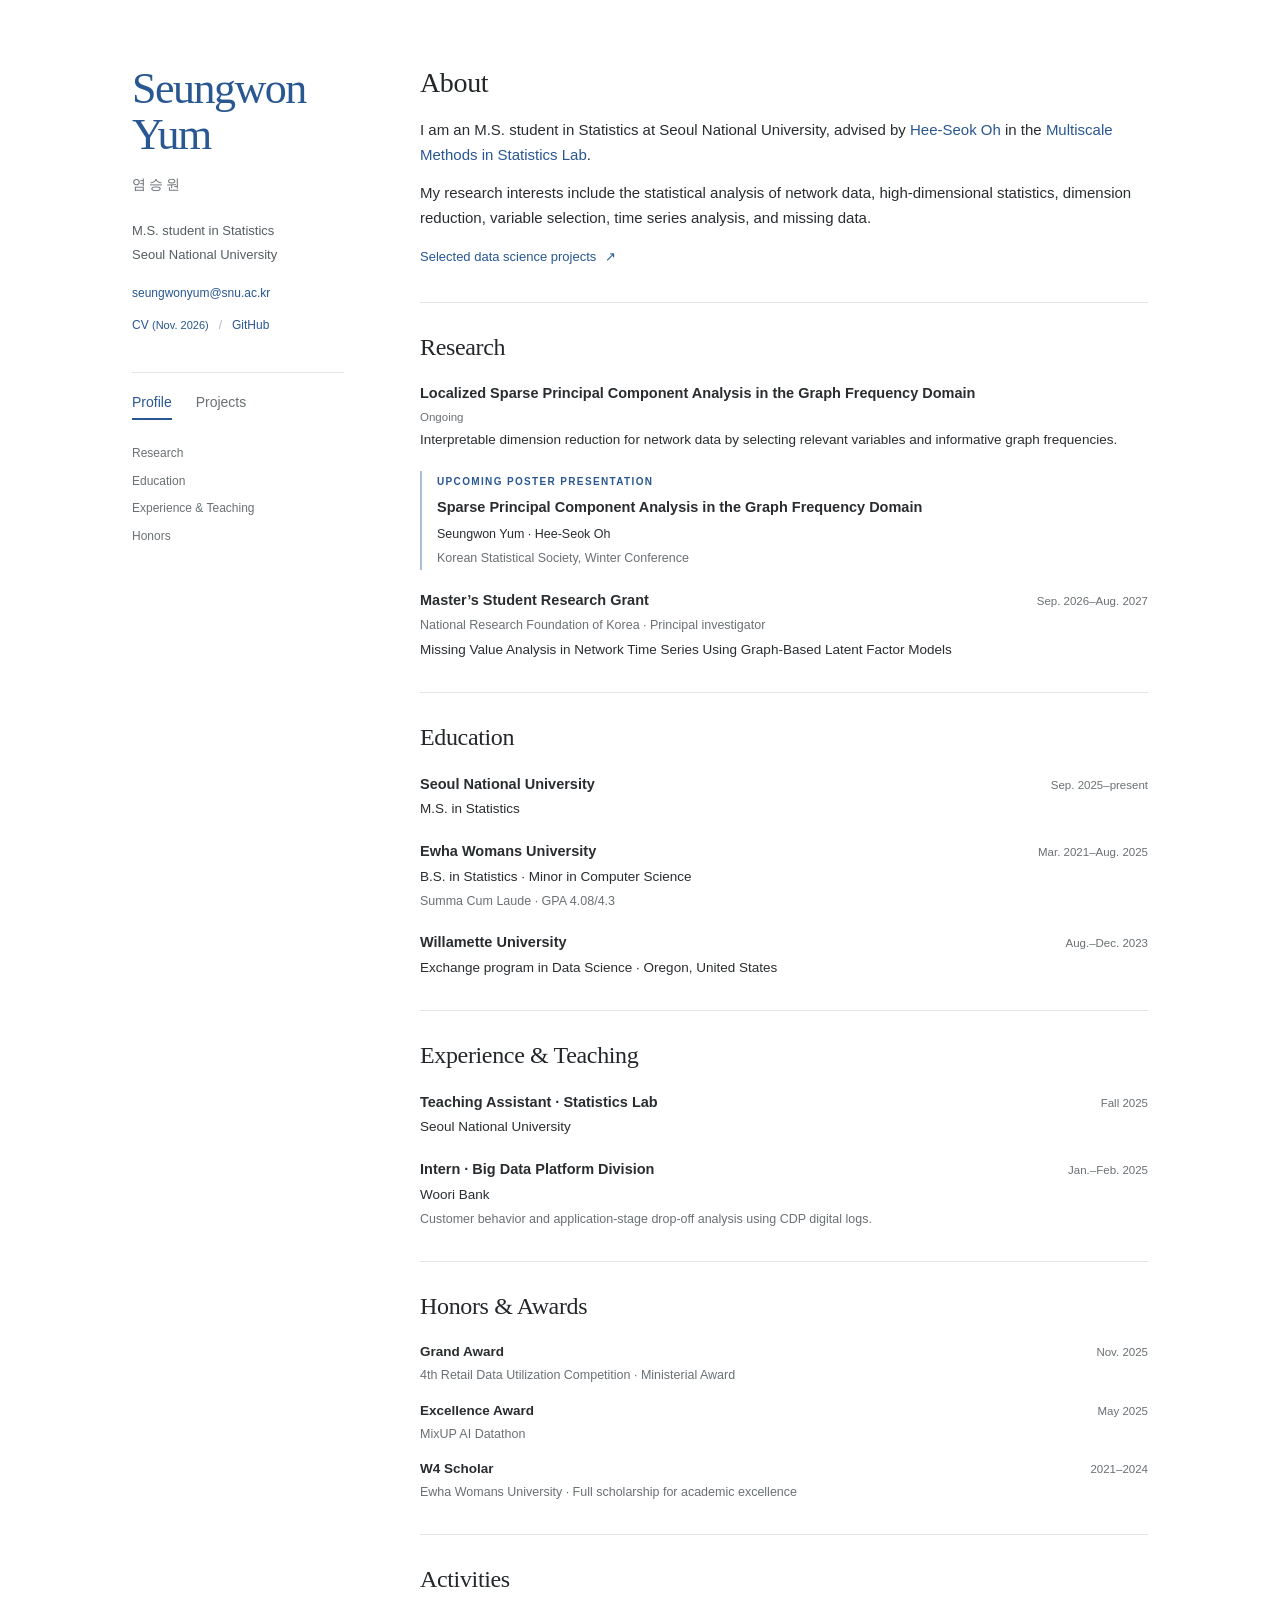
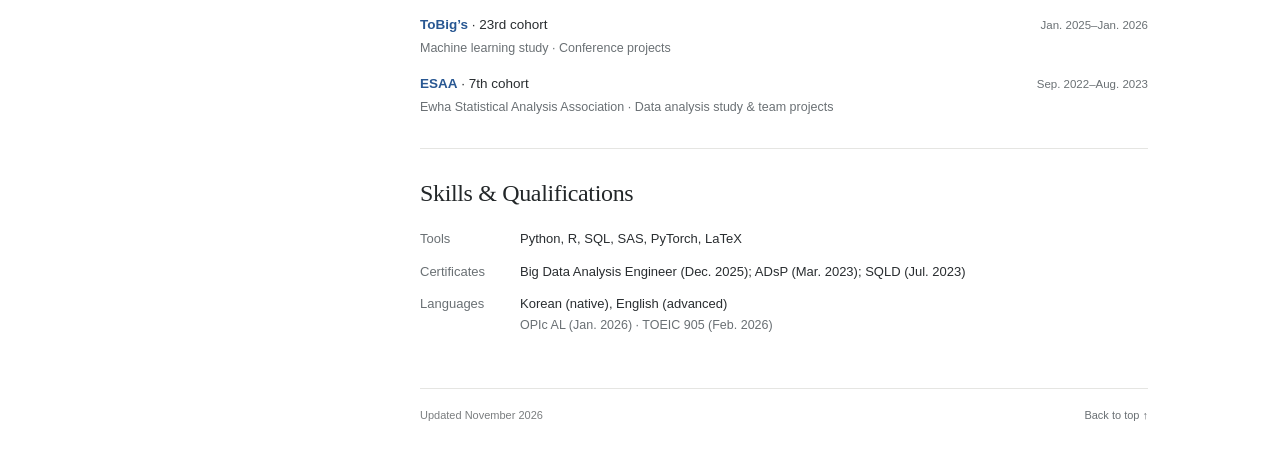
==== commit cabc85fe: "Set the site accent to ink blue" ====
--- a/index.html
+++ b/index.html
@@ -5,7 +5,7 @@
 <meta name="description" content="Seungwon Yum, M.S. student in Statistics at Seoul National University. Research in graph-frequency methods, sparse dimension reduction, and network data analysis.">
 <meta name="theme-color" content="#ffffff"><link rel="canonical" href="https://anwishn.github.io/">
 <meta property="og:title" content="Seungwon Yum"><meta property="og:description" content="Statistics at Seoul National University. Research, academic profile, and data science projects."><meta property="og:type" content="website"><meta property="og:url" content="https://anwishn.github.io/">
-<link rel="icon" href="assets/favicon.svg?v=20261114c" type="image/svg+xml"><link rel="stylesheet" href="styles.css?v=20261114c">
+<link rel="icon" href="assets/favicon.svg?v=20261114d" type="image/svg+xml"><link rel="stylesheet" href="styles.css?v=20261114d">
 <script type="application/ld+json">{"@context":"https://schema.org","@type":"Person","name":"Seungwon Yum","alternateName":"염승원","url":"https://anwishn.github.io/","email":"seungwonyum@snu.ac.kr","sameAs":["https://github.com/anwishn"],"affiliation":{"@type":"CollegeOrUniversity","name":"Seoul National University"}}</script>
 </head><body><a class="skip" href="#main">Skip to content</a>
 <div class="layout"><header class="identity">
--- a/styles.css
+++ b/styles.css
@@ -1,7 +1,7 @@
 
-:root{--ink:#292d30;--muted:#6a7074;--accent:#08668a;--line:#e5e5e2;--serif:Georgia,"Times New Roman",serif;--sans:-apple-system,BlinkMacSystemFont,"Segoe UI",Arial,sans-serif}
-*{box-sizing:border-box}html{scroll-behavior:smooth;scroll-padding-top:32px}body{margin:0;background:#fff;color:var(--ink);font-family:var(--sans);font-size:15px;line-height:1.7;-webkit-font-smoothing:antialiased}a{color:var(--accent);text-decoration:none;text-underline-offset:4px}a:hover{text-decoration:underline}a:focus-visible{outline:2px solid var(--accent);outline-offset:5px;border-radius:1px}::selection{background:#dfecf1;color:#222}.layout{max-width:1100px;margin:0 auto;padding:66px 42px 32px;display:grid;grid-template-columns:212px minmax(0,1fr);gap:76px}.identity{align-self:start;position:sticky;top:56px}.name{font-family:var(--serif);font-size:44px;line-height:1.04;letter-spacing:-1.5px;color:var(--accent);display:inline-block}.name span{display:block}.name:hover{text-decoration:none}.korean-name{font-size:14px;color:var(--muted);letter-spacing:3px;margin:15px 0 23px}.affiliation{font-size:13px;line-height:1.8;margin:0 0 16px;color:#555d61}.affiliation span{display:block}.contact{font-size:12px;line-height:1.9}.contact .email{display:block;margin-bottom:9px}.contact .sep{margin:0 10px;color:#abbab9}.cv-date{font-size:11px}.page-nav{display:flex;gap:24px;margin-top:35px;border-top:1px solid var(--line);padding-top:18px;font-size:14px}.page-nav a{color:var(--muted);padding:0 0 4px}.page-nav a[aria-current]{color:var(--accent);border-bottom:2px solid var(--accent)}.section-nav{display:flex;flex-direction:column;align-items:flex-start;gap:7px;margin-top:23px;font-size:12px}.section-nav a{color:var(--muted)}.content{min-width:0}h1,h2,h3,p{margin:0}h1,h2{font-family:var(--serif);font-weight:400;color:#232729;letter-spacing:-.35px}h1{font-size:28px;line-height:1.2;margin:0 0 17px}h2{font-size:24px;line-height:1.3;margin-bottom:19px}h3{font-family:var(--sans);font-size:14.5px;font-weight:600;line-height:1.55}p+p{margin-top:8px}.intro{padding-bottom:28px}.intro p{margin:0 0 12px}.intro .text-link{display:inline-block;font-size:13px;margin-top:1px}.text-link span{margin-left:5px}main>section+section{padding-top:29px;border-top:1px solid var(--line);margin-top:6px}section{padding-bottom:25px;scroll-margin-top:28px}.entry+.entry{margin-top:19px}.entry-heading{display:flex;justify-content:space-between;align-items:baseline;gap:18px}.entry-heading h3{flex:1}.date{flex-shrink:0;color:var(--muted);font-size:11.5px;font-variant-numeric:tabular-nums;line-height:1.6;white-space:nowrap}.entry p{font-size:13.5px;line-height:1.7;margin-top:3px}.entry .meta,.meta{font-size:12.5px;line-height:1.65;color:var(--muted)}.entry .eyebrow{font-size:10px;text-transform:uppercase;letter-spacing:1.35px;font-weight:600;color:var(--accent);margin:0 0 6px}.presentation{padding:2px 0 2px 15px;border-left:2px solid #a3c6d2}.presentation h3{max-width:530px}.entry .authors{font-size:12.5px;margin-top:5px}.compact-list{list-style:none;padding:0;margin:0}.compact-list li{display:flex;justify-content:space-between;align-items:baseline;gap:22px;font-size:13.5px;margin-bottom:14px}.compact-list li:last-child{margin-bottom:0}.compact-list strong{font-weight:600}.compact-list .meta{display:block;margin-top:1px}.qualifications{margin:0;font-size:13px}.qualifications>div{display:grid;grid-template-columns:88px 1fr;gap:12px;margin-bottom:10px}.qualifications dt{color:var(--muted)}.qualifications dd{margin:0}.qualifications .meta{display:block}footer{border-top:1px solid var(--line);margin-top:18px;padding-top:17px;display:flex;justify-content:space-between;font-size:11px;color:#7a7d7f}footer a{color:var(--muted)}.skip{position:fixed;top:-60px;left:12px;background:white;border:1px solid var(--accent);padding:6px 14px;z-index:3}.skip:focus{top:12px}
-.project-list{padding-bottom:0}.project{padding-bottom:25px}.project+.project{padding-top:25px;border-top:1px solid var(--line)}.project-heading{display:flex;align-items:baseline;justify-content:space-between;gap:16px}.project h2{font-family:var(--sans);font-size:15px;font-weight:600;line-height:1.55;letter-spacing:0;margin:0}.project-context{font-size:12.5px;color:var(--muted);margin-top:4px;line-height:1.65}.project .role{font-size:12.5px;line-height:1.65;margin:9px 0;color:#50585c}.role>span{color:var(--muted);font-size:11px;margin-right:6px}.project-description{font-size:13.5px;line-height:1.75}.resource-links{display:flex;flex-wrap:wrap;gap:17px;margin-top:11px;font-size:12px}.resource-links a{text-decoration:underline;text-decoration-color:#b4cfda}.resource-links a:hover{text-decoration-color:var(--accent)}
+:root{--ink:#292d30;--muted:#6a7074;--accent:#285792;--line:#e5e5e2;--serif:Georgia,"Times New Roman",serif;--sans:-apple-system,BlinkMacSystemFont,"Segoe UI",Arial,sans-serif}
+*{box-sizing:border-box}html{scroll-behavior:smooth;scroll-padding-top:32px}body{margin:0;background:#fff;color:var(--ink);font-family:var(--sans);font-size:15px;line-height:1.7;-webkit-font-smoothing:antialiased}a{color:var(--accent);text-decoration:none;text-underline-offset:4px}a:hover{text-decoration:underline}a:focus-visible{outline:2px solid var(--accent);outline-offset:5px;border-radius:1px}::selection{background:#e4ebf4;color:#222}.layout{max-width:1100px;margin:0 auto;padding:66px 42px 32px;display:grid;grid-template-columns:212px minmax(0,1fr);gap:76px}.identity{align-self:start;position:sticky;top:56px}.name{font-family:var(--serif);font-size:44px;line-height:1.04;letter-spacing:-1.5px;color:var(--accent);display:inline-block}.name span{display:block}.name:hover{text-decoration:none}.korean-name{font-size:14px;color:var(--muted);letter-spacing:3px;margin:15px 0 23px}.affiliation{font-size:13px;line-height:1.8;margin:0 0 16px;color:#555d61}.affiliation span{display:block}.contact{font-size:12px;line-height:1.9}.contact .email{display:block;margin-bottom:9px}.contact .sep{margin:0 10px;color:#adb8c6}.cv-date{font-size:11px}.page-nav{display:flex;gap:24px;margin-top:35px;border-top:1px solid var(--line);padding-top:18px;font-size:14px}.page-nav a{color:var(--muted);padding:0 0 4px}.page-nav a[aria-current]{color:var(--accent);border-bottom:2px solid var(--accent)}.section-nav{display:flex;flex-direction:column;align-items:flex-start;gap:7px;margin-top:23px;font-size:12px}.section-nav a{color:var(--muted)}.content{min-width:0}h1,h2,h3,p{margin:0}h1,h2{font-family:var(--serif);font-weight:400;color:#232729;letter-spacing:-.35px}h1{font-size:28px;line-height:1.2;margin:0 0 17px}h2{font-size:24px;line-height:1.3;margin-bottom:19px}h3{font-family:var(--sans);font-size:14.5px;font-weight:600;line-height:1.55}p+p{margin-top:8px}.intro{padding-bottom:28px}.intro p{margin:0 0 12px}.intro .text-link{display:inline-block;font-size:13px;margin-top:1px}.text-link span{margin-left:5px}main>section+section{padding-top:29px;border-top:1px solid var(--line);margin-top:6px}section{padding-bottom:25px;scroll-margin-top:28px}.entry+.entry{margin-top:19px}.entry-heading{display:flex;justify-content:space-between;align-items:baseline;gap:18px}.entry-heading h3{flex:1}.date{flex-shrink:0;color:var(--muted);font-size:11.5px;font-variant-numeric:tabular-nums;line-height:1.6;white-space:nowrap}.entry p{font-size:13.5px;line-height:1.7;margin-top:3px}.entry .meta,.meta{font-size:12.5px;line-height:1.65;color:var(--muted)}.entry .eyebrow{font-size:10px;text-transform:uppercase;letter-spacing:1.35px;font-weight:600;color:var(--accent);margin:0 0 6px}.presentation{padding:2px 0 2px 15px;border-left:2px solid #aabfd9}.presentation h3{max-width:530px}.entry .authors{font-size:12.5px;margin-top:5px}.compact-list{list-style:none;padding:0;margin:0}.compact-list li{display:flex;justify-content:space-between;align-items:baseline;gap:22px;font-size:13.5px;margin-bottom:14px}.compact-list li:last-child{margin-bottom:0}.compact-list strong{font-weight:600}.compact-list .meta{display:block;margin-top:1px}.qualifications{margin:0;font-size:13px}.qualifications>div{display:grid;grid-template-columns:88px 1fr;gap:12px;margin-bottom:10px}.qualifications dt{color:var(--muted)}.qualifications dd{margin:0}.qualifications .meta{display:block}footer{border-top:1px solid var(--line);margin-top:18px;padding-top:17px;display:flex;justify-content:space-between;font-size:11px;color:#7a7d7f}footer a{color:var(--muted)}.skip{position:fixed;top:-60px;left:12px;background:white;border:1px solid var(--accent);padding:6px 14px;z-index:3}.skip:focus{top:12px}
+.project-list{padding-bottom:0}.project{padding-bottom:25px}.project+.project{padding-top:25px;border-top:1px solid var(--line)}.project-heading{display:flex;align-items:baseline;justify-content:space-between;gap:16px}.project h2{font-family:var(--sans);font-size:15px;font-weight:600;line-height:1.55;letter-spacing:0;margin:0}.project-context{font-size:12.5px;color:var(--muted);margin-top:4px;line-height:1.65}.project .role{font-size:12.5px;line-height:1.65;margin:9px 0;color:#50585c}.role>span{color:var(--muted);font-size:11px;margin-right:6px}.project-description{font-size:13.5px;line-height:1.75}.resource-links{display:flex;flex-wrap:wrap;gap:17px;margin-top:11px;font-size:12px}.resource-links a{text-decoration:underline;text-decoration-color:#bbccdf}.resource-links a:hover{text-decoration-color:var(--accent)}
 @media(min-width:900px){#research>.entry:first-of-type .entry-heading{display:block}#research>.entry:first-of-type .date{display:block;margin:3px 0}#research>.entry:last-of-type .entry-heading{flex-wrap:wrap;gap:3px 16px}}
 @media(max-width:900px){.layout{grid-template-columns:185px minmax(0,1fr);gap:40px;padding:50px 30px}.name{font-size:39px}.entry-heading{display:block}.entry-heading .date{display:block;margin-top:2px}.compact-list li{gap:14px}.compact-list .date{font-size:10.5px}}
 @media(max-width:680px){html{scroll-padding-top:20px}.layout{display:block;padding:32px 24px 24px}.identity{position:static;margin-bottom:32px}.name{font-size:37px;letter-spacing:-1.2px}.name span{display:inline}.korean-name{display:inline-block;vertical-align:baseline;margin:0 0 0 11px;letter-spacing:2px;font-size:12px}.affiliation{margin:13px 0 11px;font-size:12px;line-height:1.65}.affiliation span{display:inline}.affiliation span:before{content:" · "}.contact{font-size:12px;display:flex;flex-wrap:wrap;gap:2px 18px}.contact .email{margin:0}.page-nav{margin-top:21px;padding-top:13px;gap:26px;font-size:13px}.section-nav{display:none}body{font-size:14px;line-height:1.75}h1{font-size:26px;margin-bottom:14px}h2{font-size:22px;margin-bottom:17px}.intro{padding-bottom:23px}main>section+section{padding-top:25px}.entry-heading{display:block}.entry-heading .date{margin:1px 0 4px;font-size:11px}.entry h3{font-size:14px}.entry p{font-size:13px}.entry+.entry{margin-top:18px}.compact-list li{display:block;font-size:13px;margin-bottom:17px}.compact-list li .date{display:block;margin-top:2px;font-size:11px}.qualifications>div{grid-template-columns:76px 1fr;gap:10px}.project-heading{display:block}.project h2{font-size:14px}.project-heading .date{display:block;margin-top:3px}.project-context{font-size:12px}.project .role{font-size:12px}footer{font-size:10px;gap:12px}.presentation{padding-left:13px}}
